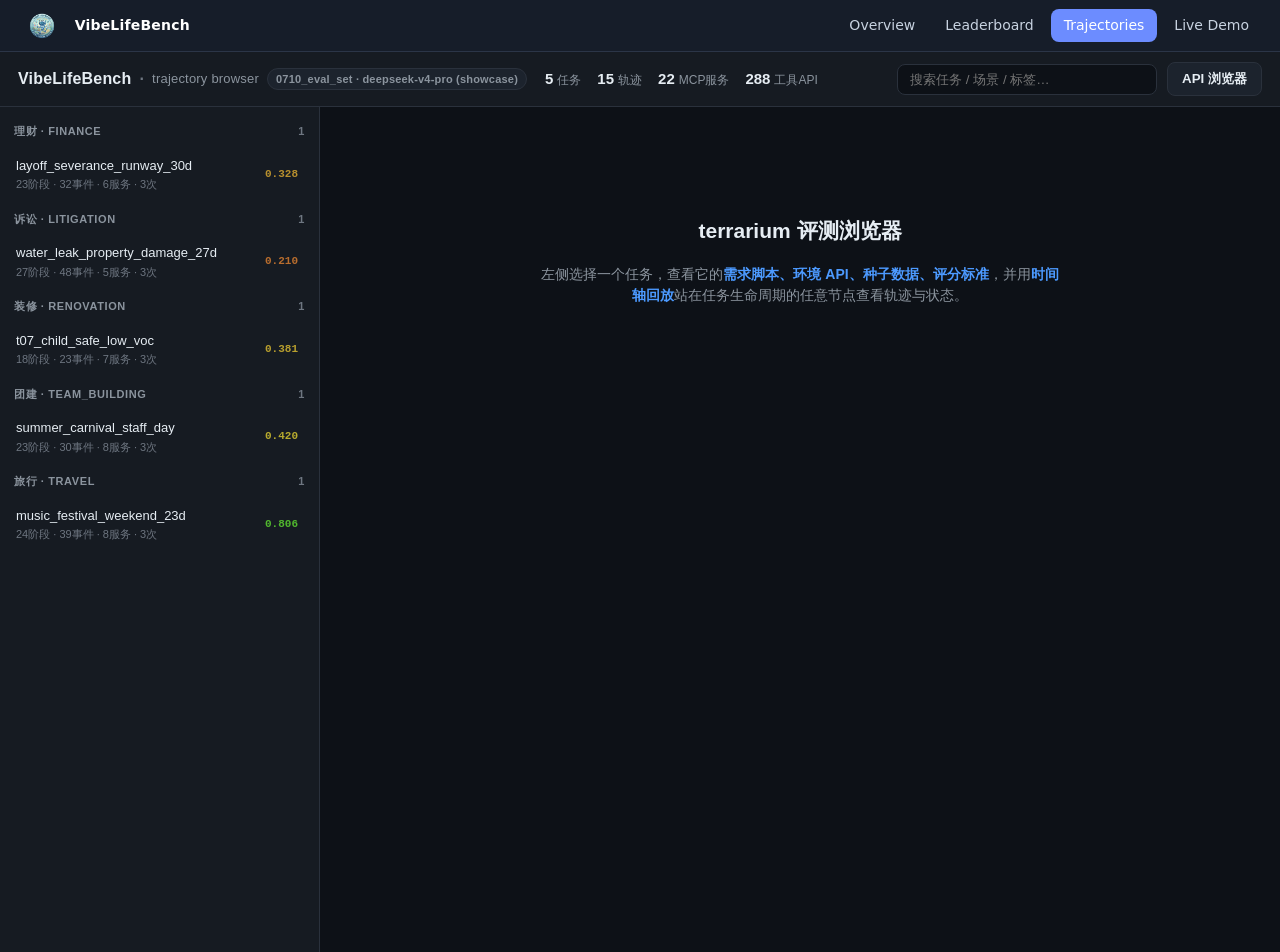
==== trajectories/index.html @ 423ef024 "VibeLifeBench project site: overview, leaderboard, trajectories, live demo Co-Authored-By: Claude Op" ====
<!DOCTYPE html>
<html lang="zh-CN">
<head>
<meta charset="utf-8">
<meta name="viewport" content="width=device-width, initial-scale=1">
<title>Trajectories — VibeLifeBench</title>
<link rel="stylesheet" href="style.css">
</head>
<body>
<style id="vlb-nav-css">
.vlb-sitenav{display:flex;align-items:center;gap:18px;padding:9px 18px;background:#161d29;border-bottom:1px solid #2b3547;font-family:'DM Sans',system-ui,-apple-system,'Segoe UI',Roboto,'Noto Sans SC',sans-serif}
.vlb-sitenav .vlb-brand{display:flex;align-items:center;gap:9px;color:#fff;text-decoration:none;font-weight:700;letter-spacing:.2px}
.vlb-sitenav .vlb-brand img{height:26px;width:auto;display:block}
.vlb-sitenav .vlb-links{display:flex;gap:4px;margin-left:auto;flex-wrap:wrap}
.vlb-sitenav .vlb-links a{color:#c7d2e0;text-decoration:none;font-size:14px;padding:6px 13px;border-radius:8px;transition:background .15s,color .15s}
.vlb-sitenav .vlb-links a:hover{background:#26314250;color:#fff}
.vlb-sitenav .vlb-links a.active{background:#6c8cff;color:#fff}
</style>
<nav class="vlb-sitenav"><a class="vlb-brand" href="../index.html"><img src="../assets/logo.png" alt="VibeLifeBench"><span>VibeLifeBench</span></a><div class="vlb-links"><a href="../index.html">Overview</a><a href="../leaderboard.html">Leaderboard</a><a href="../trajectories/index.html" class="active">Trajectories</a><a href="../livedemo/index.html">Live Demo</a></div></nav>

<header class="topbar">
  <div class="brand">
    VibeLifeBench<span class="dot">·</span><span class="muted">trajectory browser</span>
    <span class="tag" id="meta-set"></span>
  </div>
  <div class="stats" id="stats"></div>
  <div class="actions">
    <input id="search" type="search" placeholder="搜索任务 / 场景 / 标签…" autocomplete="off">
    <button id="btn-api" class="btn">API 浏览器</button>
  </div>
</header>

<div class="layout">
  <aside class="sidebar" id="sidebar"></aside>
  <main class="detail" id="detail">
    <div class="empty">
      <h2>terrarium 评测浏览器</h2>
      <p>左侧选择一个任务，查看它的<strong>需求脚本、环境 API、种子数据、评分标准</strong>，并用<strong>时间轴回放</strong>站在任务生命周期的任意节点查看轨迹与状态。</p>
    </div>
  </main>
</div>

<div class="modal" id="api-modal" hidden>
  <div class="modal-box">
    <div class="modal-head">
      <span id="api-title">环境 API 浏览器</span>
      <input id="api-search" type="search" placeholder="搜索工具…">
      <button class="btn ghost" id="api-close">✕</button>
    </div>
    <div class="modal-body" id="api-body"></div>
  </div>
</div>

<script src="app.js"></script>
</body>
</html>
---- trajectories/style.css ----
:root{
  --bg:#0d1117; --panel:#161b22; --panel2:#1c232d; --line:#2a313c;
  --fg:#e6edf3; --mut:#8b949e; --mut2:#6e7681;
  --accent:#4c9aff; --accent2:#7c6cff;
  --ok:#3fb950; --bad:#f85149; --warn:#d29922; --crit:#ff7b72;
  --world:#39c5cf; --user:#4c9aff; --notif:#d29922; --sys:#a371f7;
  --mono:ui-monospace,SFMono-Regular,"SF Mono",Menlo,Consolas,monospace;
  --sans:-apple-system,BlinkMacSystemFont,"Segoe UI","PingFang SC","Microsoft YaHei",sans-serif;
}
*{box-sizing:border-box}
html,body{margin:0;height:100%}
body{background:var(--bg);color:var(--fg);font-family:var(--sans);font-size:14px;line-height:1.5}
button{font-family:inherit}
a{color:var(--accent);text-decoration:none}
::-webkit-scrollbar{width:10px;height:10px}
::-webkit-scrollbar-thumb{background:#2a313c;border-radius:6px}
::-webkit-scrollbar-track{background:transparent}

/* ---------- topbar ---------- */
.topbar{display:flex;align-items:center;gap:18px;padding:10px 18px;background:var(--panel);
  border-bottom:1px solid var(--line);position:sticky;top:0;z-index:20}
.brand{font-weight:700;font-size:16px;letter-spacing:.2px;display:flex;align-items:center;gap:8px;white-space:nowrap}
.brand .dot{color:var(--mut2)}
.brand .muted{color:var(--mut);font-weight:500;font-size:13px}
.tag{background:var(--panel2);border:1px solid var(--line);color:var(--mut);
  padding:2px 8px;border-radius:20px;font-size:11px;font-weight:600}
.stats{display:flex;gap:16px;color:var(--mut);font-size:12px;flex:1;flex-wrap:wrap}
.stats b{color:var(--fg);font-size:15px;font-weight:700;margin-right:4px}
.actions{display:flex;gap:10px;align-items:center}
#search{background:var(--bg);border:1px solid var(--line);color:var(--fg);
  padding:7px 12px;border-radius:8px;width:260px;outline:none}
#search:focus{border-color:var(--accent)}
.btn{background:var(--panel2);border:1px solid var(--line);color:var(--fg);
  padding:7px 14px;border-radius:8px;cursor:pointer;font-weight:600}
.btn:hover{border-color:var(--accent);color:#fff}
.btn.ghost{background:transparent;border:none;font-size:16px;padding:4px 10px}

/* ---------- layout ---------- */
.layout{display:flex;height:calc(100vh - 55px)}
.sidebar{width:320px;min-width:320px;border-right:1px solid var(--line);
  overflow-y:auto;background:var(--panel);padding:6px 0}
.detail{flex:1;overflow-y:auto;padding:0}
.empty{max-width:560px;margin:12vh auto;text-align:center;color:var(--mut);padding:0 20px}
.empty h2{color:var(--fg)}
.empty strong{color:var(--accent)}

/* ---------- sidebar ---------- */
.cat-group{margin:2px 0}
.cat-head{display:flex;justify-content:space-between;align-items:center;
  padding:8px 14px;color:var(--mut);font-size:11px;font-weight:700;text-transform:uppercase;
  letter-spacing:.6px;position:sticky;top:0;background:var(--panel);z-index:2}
.cat-head .cnt{color:var(--mut2);font-weight:600}
.task-item{padding:8px 14px;cursor:pointer;border-left:2px solid transparent;display:flex;
  justify-content:space-between;gap:8px;align-items:center}
.task-item:hover{background:var(--panel2)}
.task-item.active{background:var(--panel2);border-left-color:var(--accent)}
.task-item .nm{font-size:13px;overflow:hidden;text-overflow:ellipsis;white-space:nowrap}
.task-item .sub{color:var(--mut2);font-size:11px;margin-top:1px}
.score-pill{font-family:var(--mono);font-size:11px;font-weight:700;padding:2px 7px;
  border-radius:20px;min-width:44px;text-align:center;flex-shrink:0}

/* ---------- detail header ---------- */
.head{padding:18px 24px 0;border-bottom:1px solid var(--line);background:var(--panel)}
.head h1{margin:0 0 4px;font-size:20px;font-family:var(--mono)}
.head .crumbs{color:var(--mut);font-size:12px;margin-bottom:10px}
.head .tags{display:flex;gap:6px;flex-wrap:wrap;margin-bottom:12px}
.chip{background:var(--panel2);border:1px solid var(--line);color:var(--mut);
  padding:2px 9px;border-radius:20px;font-size:11px}
.chip.diff{border-color:var(--warn);color:var(--warn)}
.chip.srv{border-color:#2f4a63;color:#9cc4e4;cursor:pointer}
.chip.srv:hover{border-color:var(--accent);color:#fff}
.summary-row{display:flex;gap:22px;align-items:center;margin-bottom:14px;flex-wrap:wrap}
.big-score{font-family:var(--mono);font-size:30px;font-weight:800;line-height:1}
.big-score small{font-size:12px;color:var(--mut);font-weight:500;display:block;margin-top:2px}
.metric{color:var(--mut);font-size:12px}
.metric b{color:var(--fg);font-size:16px;font-family:var(--mono);display:block}
.attempts{display:flex;gap:6px;margin-left:auto}
.att-btn{background:var(--panel2);border:1px solid var(--line);color:var(--mut);border-radius:8px;
  padding:5px 10px;cursor:pointer;font-family:var(--mono);font-size:12px;text-align:center}
.att-btn:hover{border-color:var(--accent)}
.att-btn.active{border-color:var(--accent);color:#fff;background:#12233b}
.att-btn small{display:block;font-size:10px;color:var(--mut2)}

/* ---------- tabs ---------- */
.tabs{display:flex;gap:2px;padding:0 24px}
.tab{padding:10px 16px;cursor:pointer;color:var(--mut);font-weight:600;font-size:13px;
  border-bottom:2px solid transparent}
.tab:hover{color:var(--fg)}
.tab.active{color:var(--fg);border-bottom-color:var(--accent)}
.tabbody{padding:22px 24px 60px}
.sec{margin-bottom:26px}
.sec>h3{margin:0 0 10px;font-size:13px;text-transform:uppercase;letter-spacing:.6px;color:var(--mut);
  border-bottom:1px solid var(--line);padding-bottom:6px}
.card{background:var(--panel);border:1px solid var(--line);border-radius:10px;padding:14px 16px;margin-bottom:10px}
.md{font-size:14px;line-height:1.65}
.md h1,.md h2,.md h3{font-size:15px;margin:12px 0 6px;color:#fff}
.md code{font-family:var(--mono);background:var(--panel2);padding:1px 5px;border-radius:4px;font-size:12px}
.md pre{background:#0a0d12;border:1px solid var(--line);padding:10px;border-radius:8px;overflow:auto}
.md ul{margin:6px 0;padding-left:20px}
.md strong{color:#fff}
.muted{color:var(--mut)}

/* ---------- constraints ---------- */
.constraint{display:flex;gap:10px;padding:8px 0;border-bottom:1px solid var(--line)}
.constraint:last-child{border-bottom:none}
.constraint .n{color:var(--mut2);font-family:var(--mono);flex-shrink:0}
.constraint.crit{color:var(--crit)}
.badge-crit{background:#3d1414;color:var(--crit);border:1px solid #5c1f1f;font-size:10px;
  padding:1px 6px;border-radius:4px;font-weight:700;margin-left:6px}

/* ---------- workspace cards ---------- */
.ws-grid{display:grid;grid-template-columns:repeat(auto-fill,minmax(280px,1fr));gap:10px}
.ws-file .fn{font-family:var(--mono);font-size:12px;color:var(--accent2);font-weight:700;margin-bottom:6px}

/* ---------- event script timeline ---------- */
.ev{display:flex;gap:0;margin-bottom:0}
.ev-rail{width:150px;min-width:150px;text-align:right;padding-right:14px;position:relative}
.ev-rail .t{font-family:var(--mono);font-size:11px;color:var(--mut2)}
.ev-rail .st{font-size:10px;color:var(--mut2)}
.ev-body{border-left:2px solid var(--line);padding:0 0 16px 16px;position:relative;flex:1}
.ev-body::before{content:"";position:absolute;left:-6px;top:3px;width:10px;height:10px;border-radius:50%;
  background:var(--mut2);border:2px solid var(--bg)}
.ev.user .ev-body::before{background:var(--user)}
.ev.world .ev-body::before{background:var(--world)}
.ev.notification .ev-body::before{background:var(--notif)}
.ev.mutation .ev-body::before{background:var(--accent2)}
.ev.accident .ev-body::before{background:var(--bad)}
.ev-kind{font-size:11px;font-weight:700;text-transform:uppercase;letter-spacing:.4px}
.ev.user .ev-kind{color:var(--user)} .ev.world .ev-kind{color:var(--world)}
.ev.notification .ev-kind{color:var(--notif)} .ev.mutation .ev-kind{color:var(--accent2)}
.ev.accident .ev-kind{color:var(--bad)}
.ev-actor{color:var(--mut);font-size:11px;margin-left:6px}
.ev-text{white-space:pre-wrap;margin-top:4px;font-size:13px;color:var(--fg)}
.ev-mut{background:#0a0d12;border:1px solid var(--line);border-radius:8px;padding:8px 10px;margin-top:6px;font-size:12px}
.ev-mut .op{font-family:var(--mono);color:var(--accent2);font-size:11px;margin-bottom:4px}
.silent-flag{background:#2a2416;color:var(--warn);border:1px solid #4a3f1f;font-size:10px;
  padding:1px 6px;border-radius:4px;margin-left:6px}
pre.json{font-family:var(--mono);font-size:11.5px;background:#0a0d12;border:1px solid var(--line);
  border-radius:6px;padding:8px;overflow:auto;white-space:pre-wrap;word-break:break-word;color:#c9d1d9;margin:0}

/* ---------- env / api ---------- */
.srv-block{border:1px solid var(--line);border-radius:10px;margin-bottom:12px;overflow:hidden}
.srv-top{background:var(--panel2);padding:10px 14px;display:flex;align-items:center;gap:10px;cursor:pointer}
.srv-top .snm{font-weight:700;font-family:var(--mono)}
.srv-top .blurb{color:var(--mut);font-size:12px;flex:1}
.srv-top .cnt{color:var(--mut2);font-size:11px}
.srv-inner{padding:12px 14px;display:none;border-top:1px solid var(--line)}
.srv-block.open .srv-inner{display:block}
.tbl-chips{display:flex;flex-wrap:wrap;gap:6px;margin:6px 0}
.tbl-chip{font-family:var(--mono);font-size:11px;background:var(--bg);border:1px solid var(--line);
  border-radius:6px;padding:2px 8px;color:var(--mut)}
.tbl-chip b{color:var(--ok)}
.tool{border-top:1px dashed var(--line);padding:8px 0}
.tool:first-child{border-top:none}
.tool .sig{font-family:var(--mono);font-size:12.5px}
.tool .sig .tn{color:var(--accent);font-weight:700}
.tool .sig .pm{color:var(--warn)}
.tool .sig .ty{color:var(--mut2)}
.tool .doc{color:var(--mut);font-size:12px;margin-top:3px;white-space:pre-wrap}
details{margin-top:6px}
details summary{cursor:pointer;color:var(--mut);font-size:12px;user-select:none}
details summary:hover{color:var(--fg)}

/* ---------- rubric / score ---------- */
.rub-stage{margin-bottom:8px}
.rub-stage>summary{font-weight:700;padding:8px 12px;background:var(--panel2);border:1px solid var(--line);
  border-radius:8px;list-style:none}
.rub-stage>summary::-webkit-details-marker{display:none}
.rub-stage>summary .sc{float:right;font-family:var(--mono);color:var(--mut)}
.check{display:flex;gap:10px;padding:10px 12px;border:1px solid var(--line);border-top:none}
.check .mk{flex-shrink:0;width:18px;height:18px;border-radius:50%;font-size:12px;text-align:center;
  line-height:18px;font-weight:700;margin-top:1px}
.check.pass .mk{background:#12331c;color:var(--ok);border:1px solid #1f5c2f}
.check.fail .mk{background:#3d1414;color:var(--bad);border:1px solid #5c1f1f}
.check .cid{font-family:var(--mono);font-size:12.5px;font-weight:700}
.check .w{font-family:var(--mono);font-size:11px;color:var(--warn);margin-left:8px}
.check .meaning{color:var(--mut);font-size:12px;margin-top:3px}
.kwline{display:flex;flex-wrap:wrap;gap:6px;align-items:center;margin-top:5px}
.kw-grp{display:inline-flex;flex-wrap:wrap;gap:3px;padding:2px;border:1px dashed var(--line);border-radius:6px}
.kw{background:var(--bg);border-radius:4px;padding:1px 6px;font-size:11px;font-family:var(--mono);color:#9cc4e4}
.kw-and{color:var(--mut2);font-size:11px;font-weight:700;margin:0 2px}
.inspect{background:#161d17;border:1px solid #26402a;color:#7fce8b;font-size:11px;padding:1px 7px;border-radius:20px}
.check .src summary{margin-top:6px}

/* ---------- trace scrubber ---------- */
.scrub-wrap{position:sticky;top:0;background:var(--bg);padding:6px 0 12px;z-index:5;border-bottom:1px solid var(--line);margin-bottom:14px}
.scrub-ctrls{display:flex;align-items:center;gap:12px;margin-bottom:8px}
.scrub-ctrls .play{width:38px;height:38px;border-radius:50%;font-size:15px;padding:0}
.btn.nav{width:32px;height:32px;padding:0;font-size:12px;border-radius:8px;display:inline-flex;
  align-items:center;justify-content:center}
.btn.nav:disabled{opacity:.35;cursor:default;border-color:var(--line);color:var(--mut2)}
#posin{width:52px;background:var(--bg);border:1px solid var(--line);color:var(--fg);
  font-family:var(--mono);font-size:12px;text-align:center;border-radius:6px;padding:3px 4px;outline:none}
#posin:focus{border-color:var(--accent)}
#posin::-webkit-inner-spin-button,#posin::-webkit-outer-spin-button{opacity:.4}
.scrub-pos{font-family:var(--mono);font-size:12px;color:var(--mut)}
.scrub-pos b{color:var(--fg)}
.scrub-stage{font-size:12px;color:var(--accent)}
.speed{margin-left:auto;display:flex;gap:4px;align-items:center;color:var(--mut2);font-size:11px}
.ticks{position:relative;height:16px;margin-bottom:2px}
.tick{position:absolute;top:0;width:2px;height:10px;background:var(--mut2);transform:translateX(-1px)}
.tick.user{background:var(--user);height:16px;width:3px}
.tick.world{background:var(--world)} .tick.notification{background:var(--notif)}
input[type=range]{width:100%;accent-color:var(--accent);height:6px}
.scrub-legend{display:flex;gap:14px;font-size:11px;color:var(--mut2);margin-top:4px;flex-wrap:wrap}
.scrub-legend i{display:inline-block;width:9px;height:9px;border-radius:2px;margin-right:4px;vertical-align:middle}

.trace-grid{display:grid;grid-template-columns:1fr 300px;gap:18px;align-items:start}
.step-view{min-height:200px}
.step{border:1px solid var(--line);border-radius:10px;padding:12px 14px;margin-bottom:10px;background:var(--panel)}
.step.cur{border-color:var(--accent);box-shadow:0 0 0 1px var(--accent)}
.step .sh{display:flex;align-items:center;gap:8px;margin-bottom:6px;font-size:12px}
.step .k{font-weight:700;font-size:11px;text-transform:uppercase;letter-spacing:.4px;padding:1px 7px;border-radius:4px}
.k.inject{background:#12233b;color:var(--user)}
.k.thinking{background:#221c33;color:#b39ddb}
.k.tool_use{background:#0f2b1a;color:#5cd685}
.k.tool_result{background:#2a2416;color:var(--warn)}
.k.agent_text{background:#1c2330;color:#c9d1d9}
.k.user_text{background:#12233b;color:var(--user)}
.step .who{color:var(--mut);font-family:var(--mono)}
.step .tm{color:var(--mut2);font-family:var(--mono);margin-left:auto}
.step .body{white-space:pre-wrap;font-size:13px;word-break:break-word}
.step .body.mono{font-family:var(--mono);font-size:12px}
.side{position:sticky;top:120px}
.side .box{background:var(--panel);border:1px solid var(--line);border-radius:10px;padding:12px 14px;margin-bottom:12px}
.side .box h4{margin:0 0 8px;font-size:11px;text-transform:uppercase;letter-spacing:.5px;color:var(--mut)}
.usebar{display:flex;justify-content:space-between;font-size:12px;padding:3px 0;font-family:var(--mono)}
.usebar .bar{height:6px;background:var(--accent);border-radius:3px;margin-top:2px}
.mini-list{max-height:280px;overflow:auto}
.mini-item{font-size:11px;padding:3px 0;border-bottom:1px solid var(--line);cursor:pointer;color:var(--mut);
  overflow:hidden;text-overflow:ellipsis;white-space:nowrap}
.mini-item:hover{color:var(--fg)}
.mini-item.cur{color:var(--accent)}
.mini-item .ki{font-family:var(--mono)}

.loading{color:var(--mut);padding:20px}

/* ================================================================ DEMO VIEW */
.demo-grid{display:grid;grid-template-columns:minmax(0,1fr) 400px;gap:22px;align-items:start}
@media(max-width:1180px){.demo-grid{grid-template-columns:1fr}.phone-col{margin:0 auto}}

/* ---- calendar ---- */
.cal-wrap{background:var(--panel);border:1px solid var(--line);border-radius:16px;padding:16px 18px}
.cal-top{display:flex;align-items:center;gap:14px;flex-wrap:wrap;margin-bottom:10px}
.cal-month{font-size:20px;font-weight:800}
.cal-sub{font-size:12px;color:var(--mut);font-weight:500;margin-left:8px}
.cal-timenav{display:flex;align-items:center;gap:8px;margin-left:auto}
.cal-nav{width:30px;height:30px;border-radius:8px;background:var(--panel2);border:1px solid var(--line);
  color:var(--fg);cursor:pointer;font-size:16px;line-height:1}
.cal-nav:hover{border-color:var(--accent);color:#fff}
.cal-cursor{background:var(--panel2);border:1px solid var(--line);border-radius:20px;padding:5px 12px;
  font-size:12px;color:var(--mut);white-space:nowrap}
.cal-cursor b{color:var(--fg)}
.cal-auto{background:var(--panel2);border:1px solid var(--line);color:var(--fg);padding:6px 14px;
  border-radius:20px;cursor:pointer;font-weight:600;font-size:13px}
.cal-auto:hover{border-color:var(--accent)}
.cal-auto.on{background:#12233b;border-color:var(--accent);color:#fff}
.cal-range{width:100%;margin:2px 0 12px;accent-color:var(--accent);height:5px}
.cal-weekdays{display:grid;grid-template-columns:repeat(7,1fr);gap:6px;color:var(--mut);
  font-size:12px;padding:0 2px 6px}
.cal-weekdays>div{padding-left:5px}
.cal-grid{display:grid;grid-template-columns:repeat(7,1fr);gap:6px}
.cal-cell{min-height:88px;border:1px solid var(--line);border-radius:10px;padding:5px 6px;
  background:var(--bg);overflow:hidden;cursor:pointer;transition:border-color .12s,background .12s}
.cal-cell:hover{border-color:var(--accent)}
.cal-cell.other{background:transparent;border-color:transparent;cursor:default}
.cal-cell.oob{opacity:.35;cursor:default}
.cal-cell.oob:hover{border-color:var(--line)}
.cal-cell.future{opacity:.55}
.cal-cell.today{border-color:var(--accent);box-shadow:0 0 0 1px var(--accent);background:#12233b;opacity:1}
.cal-cell .ch{display:flex;justify-content:space-between;align-items:center;margin-bottom:2px}
.cal-cell .dn{font-weight:700;font-size:13px}
.cal-cell.today .dn{color:var(--accent)}
.cal-cell .wx{font-size:14px;line-height:1}
.cal-ev{display:flex;gap:3px;align-items:center;font-size:10.5px;line-height:1.4;color:var(--mut);
  white-space:nowrap;overflow:hidden;text-overflow:ellipsis;margin-top:2px;
  border-left:2px solid var(--mut2);padding-left:4px}
.cal-ev .ei{font-size:9px;flex-shrink:0}
.cal-ev.u{border-color:var(--user);color:#a9c9ef}
.cal-ev.w{border-color:var(--world)}
.cal-ev.n{border-color:var(--notif)}
.cal-ev.m{border-color:var(--accent2)}
.cal-ev.a{border-color:var(--bad);color:#f2a6a2}
.cal-more{font-size:10px;color:var(--mut2);margin-top:2px;padding-left:4px}
.cal-legend{display:flex;gap:14px;flex-wrap:wrap;margin-top:14px;font-size:11px;color:var(--mut)}
.cal-legend .dot{width:8px;height:8px;border-radius:2px;display:inline-block;margin-right:5px;vertical-align:middle}
.cal-legend .dot.u{background:var(--user)}.cal-legend .dot.w{background:var(--world)}
.cal-legend .dot.n{background:var(--notif)}.cal-legend .dot.m{background:var(--accent2)}
.cal-legend .dot.a{background:var(--bad)}

/* ---- phone chat ---- */
.phone-col{position:sticky;top:12px}
.phone{width:400px;max-width:100%;margin:0 auto;background:#000;border:10px solid #000;
  border-radius:44px;overflow:hidden;box-shadow:0 12px 44px rgba(0,0,0,.55);
  height:min(760px,calc(100vh - 130px));display:flex;flex-direction:column;position:relative}
.phone-notch{position:absolute;top:0;left:50%;transform:translateX(-50%);width:128px;height:22px;
  background:#000;border-radius:0 0 16px 16px;z-index:4}
.phone-hd{display:flex;align-items:center;gap:10px;padding:30px 16px 12px;background:var(--panel);
  border-bottom:1px solid var(--line)}
.ph-back{color:var(--accent);font-size:24px;line-height:1}
.ph-ava{width:34px;height:34px;border-radius:50%;background:#1c2b44;display:grid;place-items:center;font-size:18px}
.ph-id{flex:1;min-width:0}
.ph-nm{font-weight:700;font-size:15px}
.ph-st{font-size:11px;color:var(--ok)}
.phone-body{flex:1;overflow-y:auto;padding:14px 12px;display:flex;flex-direction:column;gap:9px;
  background:linear-gradient(180deg,#0d1117,#0b0e13)}
.day-div{align-self:center;background:var(--panel2);color:var(--mut);font-size:11px;
  padding:3px 12px;border-radius:12px;margin:4px 0}
.msg{display:flex;flex-direction:column;max-width:82%}
.msg.user{align-self:flex-end;align-items:flex-end}
.msg.agent{align-self:flex-start;align-items:flex-start}
.msg.sys{align-self:stretch;max-width:100%;align-items:stretch}
.bubble{padding:9px 12px;border-radius:15px;font-size:13px;line-height:1.5;word-break:break-word}
.msg.user .bubble{background:var(--accent);color:#fff;border-bottom-right-radius:5px}
.msg.agent .bubble{background:var(--panel);border:1px solid var(--line);border-bottom-left-radius:5px}
.msg.sys .bubble{background:#221c0c;border:1px solid #4a3f1f;color:var(--warn);font-size:12px}
.sys-tx{color:var(--mut);margin-top:3px;font-size:11.5px;line-height:1.45;white-space:normal}
.msg-time{font-size:10px;color:var(--mut2);margin-top:2px;padding:0 5px}
.bubble ul{margin:4px 0;padding-left:18px}
.bubble li{margin:1px 0}
.bubble code{font-family:var(--mono);background:rgba(255,255,255,.12);padding:1px 4px;border-radius:4px;font-size:11.5px}
.msg.agent .bubble strong{color:#fff}
.bubble>div{margin:1px 0}
.phone-input{display:flex;align-items:center;gap:8px;padding:12px 14px;background:var(--panel);
  border-top:1px solid var(--line)}
.phone-input span{flex:1;background:var(--bg);border:1px solid var(--line);border-radius:18px;
  padding:8px 14px;color:var(--mut2);font-size:13px}
.phone-input .send{color:var(--accent);font-size:16px}
.ph-empty{color:var(--mut);text-align:center;margin:auto;padding:30px;font-size:13px}
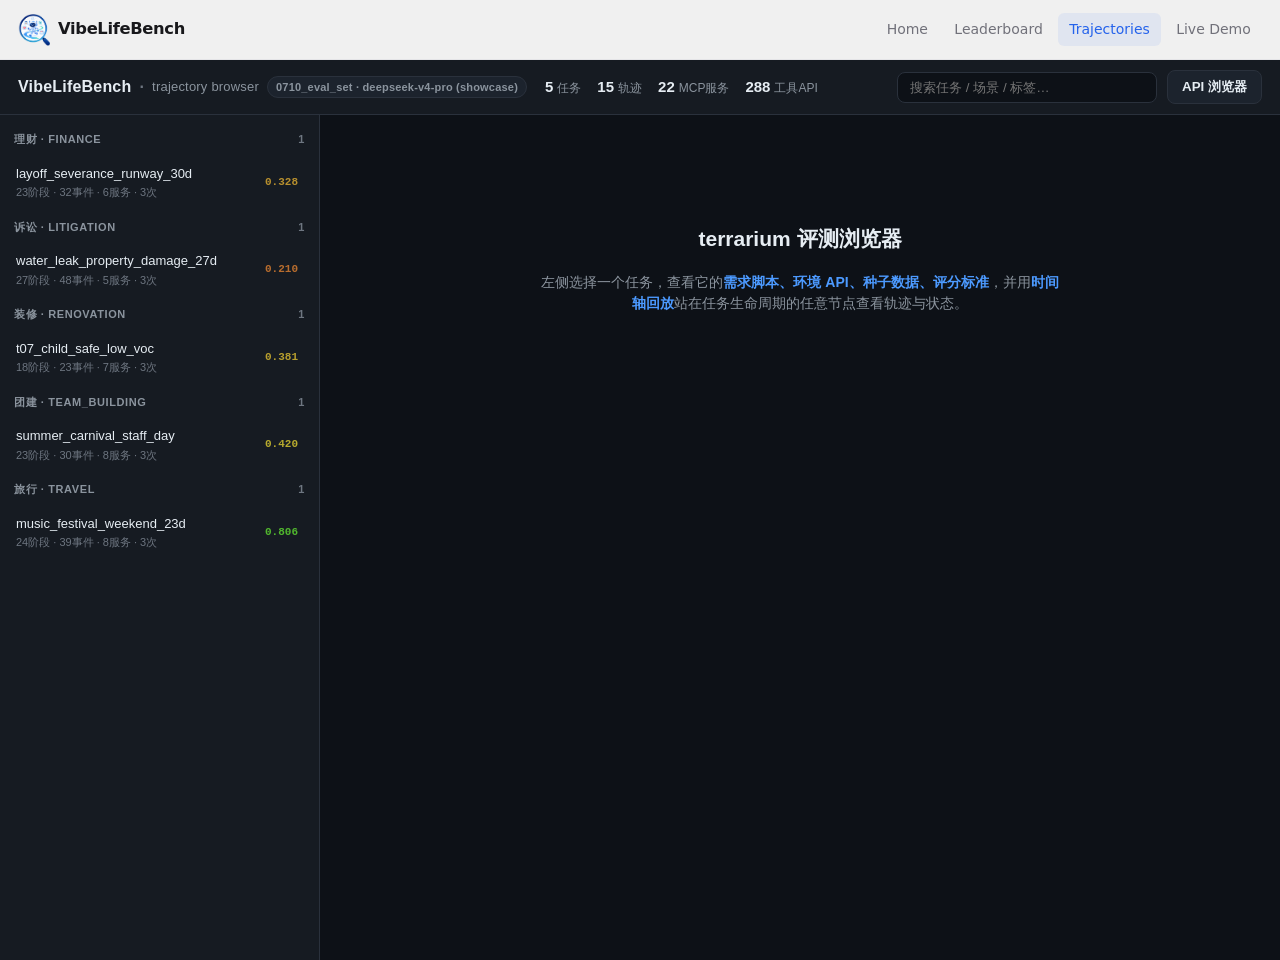
==== commit ccff5a65: "Align site visual style with VibeSearchBench. Light blurred nav, Inter/blue design tokens, split her" ====
--- a/trajectories/index.html
+++ b/trajectories/index.html
@@ -8,15 +8,15 @@
 </head>
 <body>
 <style id="vlb-nav-css">
-.vlb-sitenav{display:flex;align-items:center;gap:18px;padding:9px 18px;background:#161d29;border-bottom:1px solid #2b3547;font-family:'DM Sans',system-ui,-apple-system,'Segoe UI',Roboto,'Noto Sans SC',sans-serif}
-.vlb-sitenav .vlb-brand{display:flex;align-items:center;gap:9px;color:#fff;text-decoration:none;font-weight:700;letter-spacing:.2px}
-.vlb-sitenav .vlb-brand img{height:26px;width:auto;display:block}
-.vlb-sitenav .vlb-links{display:flex;gap:4px;margin-left:auto;flex-wrap:wrap}
-.vlb-sitenav .vlb-links a{color:#c7d2e0;text-decoration:none;font-size:14px;padding:6px 13px;border-radius:8px;transition:background .15s,color .15s}
-.vlb-sitenav .vlb-links a:hover{background:#26314250;color:#fff}
-.vlb-sitenav .vlb-links a.active{background:#6c8cff;color:#fff}
+.vlb-sitenav{position:sticky;top:0;z-index:1000;display:flex;align-items:center;gap:18px;padding:0 18px;height:60px;background:rgba(250,250,250,.96);backdrop-filter:blur(12px);border-bottom:1px solid #e4e4e7;font-family:Inter,system-ui,-apple-system,"Segoe UI",sans-serif}
+.vlb-sitenav .vlb-brand{display:flex;align-items:center;gap:8px;color:#18181b;text-decoration:none;font-weight:700;letter-spacing:-.02em;font-size:1.02rem}
+.vlb-sitenav .vlb-brand img{width:32px;height:32px;object-fit:contain;display:block}
+.vlb-sitenav .vlb-links{display:flex;gap:4px;margin-left:auto;flex-wrap:wrap;list-style:none}
+.vlb-sitenav .vlb-links a{color:#71717a;text-decoration:none;font-size:.875rem;font-weight:500;padding:.35rem .7rem;border-radius:6px}
+.vlb-sitenav .vlb-links a:hover{background:rgba(37,99,235,.08);color:#2563eb}
+.vlb-sitenav .vlb-links a.active{background:rgba(37,99,235,.08);color:#2563eb}
 </style>
-<nav class="vlb-sitenav"><a class="vlb-brand" href="../index.html"><img src="../assets/logo.png" alt="VibeLifeBench"><span>VibeLifeBench</span></a><div class="vlb-links"><a href="../index.html">Overview</a><a href="../leaderboard.html">Leaderboard</a><a href="../trajectories/index.html" class="active">Trajectories</a><a href="../livedemo/index.html">Live Demo</a></div></nav>
+<nav class="vlb-sitenav"><a class="vlb-brand" href="../index.html"><img src="../assets/logo.png" alt="VibeLifeBench"><span>VibeLifeBench</span></a><div class="vlb-links"><a href="../index.html">Home</a><a href="../leaderboard.html">Leaderboard</a><a href="../trajectories/index.html" class="active">Trajectories</a><a href="https://vibebench.github.io/VibeLifeBench_livedemo/">Live Demo</a></div></nav>
 
 <header class="topbar">
   <div class="brand">
